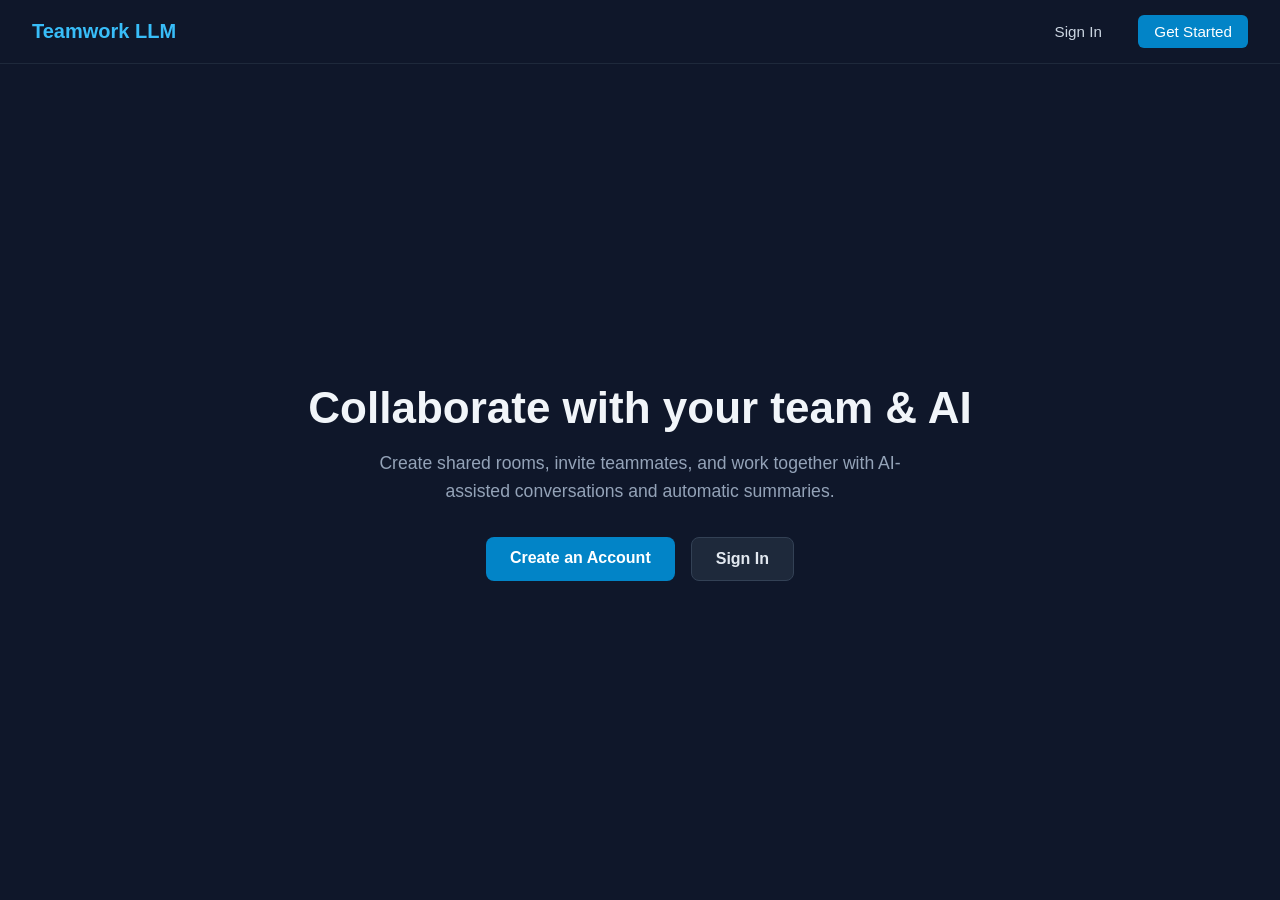
==== templates/index.html @ d8ddab2a "Initial commit, auth/registration, database, basic frontend templates" ====
<!DOCTYPE html>
<html lang="en">
<head>
  <meta charset="UTF-8" />
  <meta name="viewport" content="width=device-width, initial-scale=1.0" />
  <title>Teamwork LLM</title>
  <style>
    * { box-sizing: border-box; margin: 0; padding: 0; }
    body {
      font-family: -apple-system, BlinkMacSystemFont, "Segoe UI", Roboto, sans-serif;
      background: #0f172a;
      color: #f8fafc;
      min-height: 100vh;
      display: flex;
      flex-direction: column;
    }
    header {
      display: flex;
      justify-content: space-between;
      align-items: center;
      padding: 1.25rem 2rem;
      border-bottom: 1px solid #1e293b;
    }
    .logo {
      font-size: 1.25rem;
      font-weight: 700;
      color: #38bdf8;
      text-decoration: none;
    }
    nav a {
      color: #cbd5e1;
      text-decoration: none;
      margin-left: 1rem;
      padding: 0.5rem 1rem;
      border-radius: 6px;
      font-size: 0.95rem;
      transition: background 0.2s, color 0.2s;
    }
    nav a:hover { color: #fff; background: #1e293b; }
    nav a.primary {
      background: #0284c7;
      color: #fff;
      font-weight: 500;
    }
    nav a.primary:hover { background: #0369a1; }
    main {
      flex: 1;
      display: flex;
      flex-direction: column;
      justify-content: center;
      align-items: center;
      text-align: center;
      padding: 2rem;
    }
    h1 {
      font-size: 2.75rem;
      margin-bottom: 1rem;
      color: #f1f5f9;
    }
    p {
      color: #94a3b8;
      max-width: 540px;
      line-height: 1.6;
      margin-bottom: 2rem;
      font-size: 1.1rem;
    }
    .actions {
      display: flex;
      gap: 1rem;
    }
    .btn {
      padding: 0.75rem 1.5rem;
      border-radius: 8px;
      font-size: 1rem;
      font-weight: 600;
      text-decoration: none;
      transition: background 0.2s;
    }
    .btn-primary {
      background: #0284c7;
      color: #fff;
    }
    .btn-primary:hover { background: #0369a1; }
    .btn-secondary {
      background: #1e293b;
      color: #e2e8f0;
      border: 1px solid #334155;
    }
    .btn-secondary:hover { background: #334155; }
  </style>
</head>
<body>
  <header>
    <a href="/" class="logo">Teamwork LLM</a>
    <nav id="nav-links">
      <a href="/login">Sign In</a>
      <a href="/register" class="primary">Get Started</a>
    </nav>
  </header>

  <main>
    <h1>Collaborate with your team &amp; AI</h1>
    <p>
      Create shared rooms, invite teammates, and work together with AI-assisted conversations and automatic summaries.
    </p>
    <div class="actions">
      <a href="/register" class="btn btn-primary" id="cta-primary">Create an Account</a>
      <a href="/login" class="btn btn-secondary" id="cta-secondary">Sign In</a>
    </div>
  </main>

  <script>
    const token = localStorage.getItem("access_token");
    if (token) {
      document.getElementById("nav-links").innerHTML = '<a href="/home" class="primary">Go to Home</a>';
      const primaryBtn = document.getElementById("cta-primary");
      primaryBtn.href = "/home";
      primaryBtn.textContent = "Go to Your Rooms";
      document.getElementById("cta-secondary").style.display = "none";
    }
  </script>
</body>
</html>
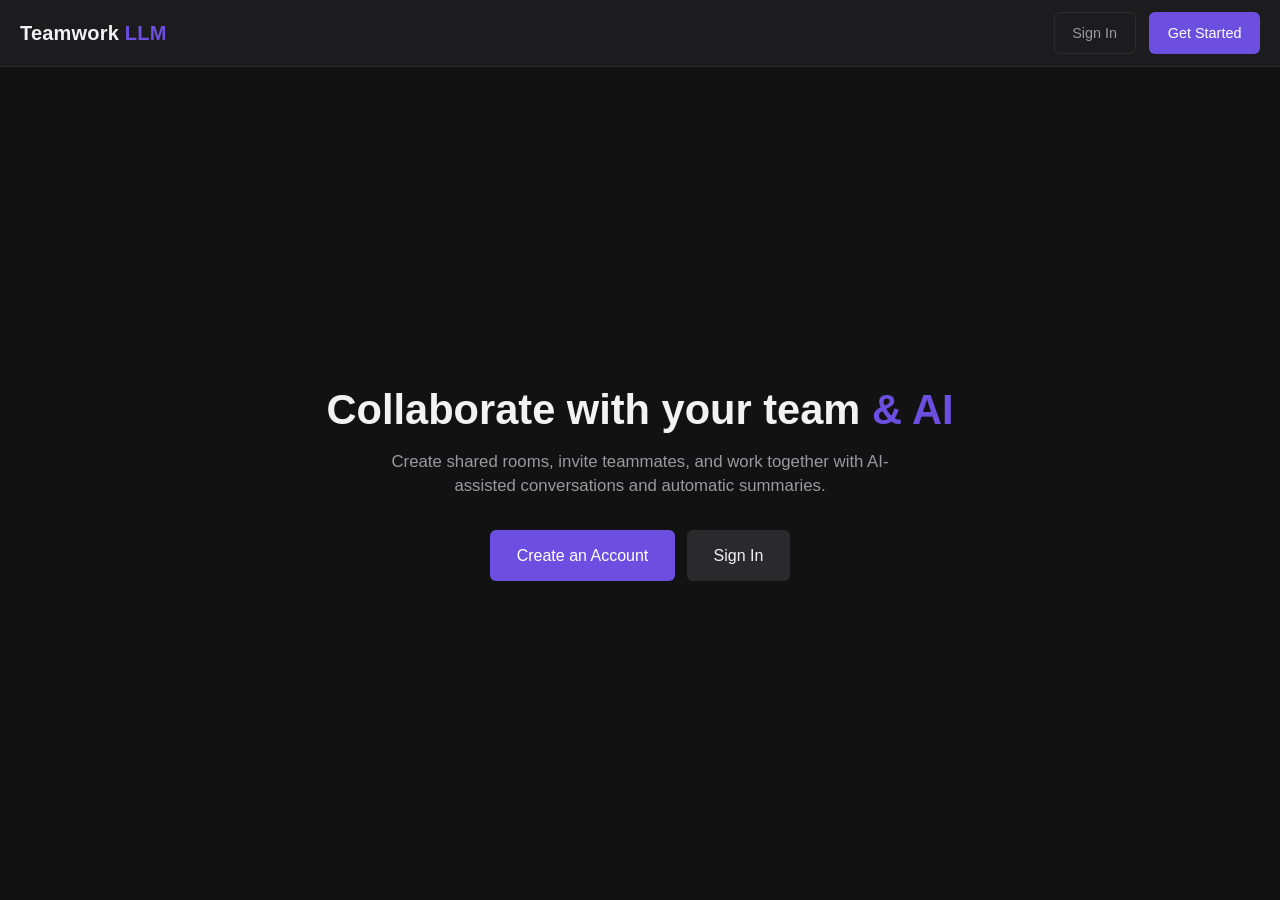
==== commit aa917ac4: "Added room_members table, websocket for the chat, redesigned frontend" ====
--- a/templates/index.html
+++ b/templates/index.html
@@ -4,115 +4,34 @@
   <meta charset="UTF-8" />
   <meta name="viewport" content="width=device-width, initial-scale=1.0" />
   <title>Teamwork LLM</title>
-  <style>
-    * { box-sizing: border-box; margin: 0; padding: 0; }
-    body {
-      font-family: -apple-system, BlinkMacSystemFont, "Segoe UI", Roboto, sans-serif;
-      background: #0f172a;
-      color: #f8fafc;
-      min-height: 100vh;
-      display: flex;
-      flex-direction: column;
-    }
-    header {
-      display: flex;
-      justify-content: space-between;
-      align-items: center;
-      padding: 1.25rem 2rem;
-      border-bottom: 1px solid #1e293b;
-    }
-    .logo {
-      font-size: 1.25rem;
-      font-weight: 700;
-      color: #38bdf8;
-      text-decoration: none;
-    }
-    nav a {
-      color: #cbd5e1;
-      text-decoration: none;
-      margin-left: 1rem;
-      padding: 0.5rem 1rem;
-      border-radius: 6px;
-      font-size: 0.95rem;
-      transition: background 0.2s, color 0.2s;
-    }
-    nav a:hover { color: #fff; background: #1e293b; }
-    nav a.primary {
-      background: #0284c7;
-      color: #fff;
-      font-weight: 500;
-    }
-    nav a.primary:hover { background: #0369a1; }
-    main {
-      flex: 1;
-      display: flex;
-      flex-direction: column;
-      justify-content: center;
-      align-items: center;
-      text-align: center;
-      padding: 2rem;
-    }
-    h1 {
-      font-size: 2.75rem;
-      margin-bottom: 1rem;
-      color: #f1f5f9;
-    }
-    p {
-      color: #94a3b8;
-      max-width: 540px;
-      line-height: 1.6;
-      margin-bottom: 2rem;
-      font-size: 1.1rem;
-    }
-    .actions {
-      display: flex;
-      gap: 1rem;
-    }
-    .btn {
-      padding: 0.75rem 1.5rem;
-      border-radius: 8px;
-      font-size: 1rem;
-      font-weight: 600;
-      text-decoration: none;
-      transition: background 0.2s;
-    }
-    .btn-primary {
-      background: #0284c7;
-      color: #fff;
-    }
-    .btn-primary:hover { background: #0369a1; }
-    .btn-secondary {
-      background: #1e293b;
-      color: #e2e8f0;
-      border: 1px solid #334155;
-    }
-    .btn-secondary:hover { background: #334155; }
-  </style>
+  <link rel="stylesheet" href="/static/styles.css" />
 </head>
 <body>
-  <header>
-    <a href="/" class="logo">Teamwork LLM</a>
-    <nav id="nav-links">
-      <a href="/login">Sign In</a>
-      <a href="/register" class="primary">Get Started</a>
-    </nav>
-  </header>
+  <div class="page">
+    <header class="topbar">
+      <a href="/" class="logo">Teamwork <span>LLM</span></a>
+      <nav class="topbar-right" id="nav-links">
+        <a href="/login" class="btn btn-ghost">Sign In</a>
+        <a href="/register" class="btn btn-primary">Get Started</a>
+      </nav>
+    </header>
 
-  <main>
-    <h1>Collaborate with your team &amp; AI</h1>
-    <p>
-      Create shared rooms, invite teammates, and work together with AI-assisted conversations and automatic summaries.
-    </p>
-    <div class="actions">
-      <a href="/register" class="btn btn-primary" id="cta-primary">Create an Account</a>
-      <a href="/login" class="btn btn-secondary" id="cta-secondary">Sign In</a>
-    </div>
-  </main>
+    <main class="hero">
+      <h1 class="hero-title">Collaborate with your team <span>&amp; AI</span></h1>
+      <p class="hero-text">
+        Create shared rooms, invite teammates, and work together with AI-assisted conversations and automatic summaries.
+      </p>
+      <div class="hero-actions">
+        <a href="/register" class="btn btn-primary btn-lg" id="cta-primary">Create an Account</a>
+        <a href="/login" class="btn btn-secondary btn-lg" id="cta-secondary">Sign In</a>
+      </div>
+    </main>
+  </div>
 
   <script>
     const token = localStorage.getItem("access_token");
     if (token) {
-      document.getElementById("nav-links").innerHTML = '<a href="/home" class="primary">Go to Home</a>';
+      document.getElementById("nav-links").innerHTML = '<a href="/home" class="btn btn-primary">Go to Home</a>';
       const primaryBtn = document.getElementById("cta-primary");
       primaryBtn.href = "/home";
       primaryBtn.textContent = "Go to Your Rooms";
--- a/static/styles.css
+++ b/static/styles.css
@@ -0,0 +1,570 @@
+/* ==========================================================================
+   Teamwork LLM — shared styles
+   Dark theme with a violet accent.
+   ========================================================================== */
+
+:root {
+  --bg: #121212;
+  --bg-elevated: #1c1c1e;
+  --bg-panel: #181818;
+  --surface: #2a2a2c;
+  --surface-hover: #323234;
+  --border: #2c2c2e;
+
+  --text: #f2f2f2;
+  --text-muted: #9a9a9e;
+  --text-dim: #6e6e73;
+
+  --accent: #6c4fe0;
+  --accent-hover: #5b3fd0;
+  --accent-soft: rgba(108, 79, 224, 0.18);
+
+  --bubble-in: #3a3a3c;
+  --bubble-out: var(--accent);
+
+  --success: #3ecf5c;
+  --warning: #e5b53b;
+  --danger: #e5484d;
+
+  --radius-sm: 6px;
+  --radius: 10px;
+  --radius-lg: 14px;
+  --radius-pill: 999px;
+
+  --font: "Roboto", -apple-system, BlinkMacSystemFont, "Segoe UI", sans-serif;
+}
+
+* { box-sizing: border-box; margin: 0; padding: 0; }
+
+html, body { height: 100%; }
+
+body {
+  font-family: var(--font);
+  background: var(--bg);
+  color: var(--text);
+  font-size: 15px;
+  line-height: 1.45;
+  -webkit-font-smoothing: antialiased;
+}
+
+a { color: var(--accent); text-decoration: none; }
+a:hover { color: #8b72f0; }
+
+/* ---------- Layout helpers ---------- */
+
+.page {
+  min-height: 100vh;
+  display: flex;
+  flex-direction: column;
+}
+
+.page-fixed {
+  height: 100vh;
+  display: flex;
+  flex-direction: column;
+  overflow: hidden;
+}
+
+.centered {
+  flex: 1;
+  display: flex;
+  align-items: center;
+  justify-content: center;
+  padding: 1.5rem;
+}
+
+.container {
+  width: 100%;
+  max-width: 820px;
+  margin: 0 auto;
+  padding: 0 1.25rem;
+}
+
+.muted { color: var(--text-muted); }
+.hidden { display: none !important; }
+
+/* ---------- Top bar ---------- */
+
+.topbar {
+  display: flex;
+  align-items: center;
+  justify-content: space-between;
+  gap: 1rem;
+  padding: 0.75rem 1.25rem;
+  background: var(--bg-elevated);
+  border-bottom: 1px solid var(--border);
+  flex-shrink: 0;
+}
+
+.topbar-left,
+.topbar-right {
+  display: flex;
+  align-items: center;
+  gap: 0.85rem;
+  min-width: 0;
+}
+
+.logo {
+  font-size: 1.25rem;
+  font-weight: 700;
+  color: var(--text);
+  letter-spacing: 0.2px;
+}
+.logo:hover { color: var(--text); }
+.logo span { color: var(--accent); }
+
+.user-chip {
+  color: var(--text-muted);
+  font-size: 0.875rem;
+  white-space: nowrap;
+}
+
+/* ---------- Buttons ---------- */
+
+.btn {
+  display: inline-flex;
+  align-items: center;
+  justify-content: center;
+  gap: 0.4rem;
+  padding: 0.6rem 1.1rem;
+  border-radius: var(--radius-sm);
+  border: 1px solid transparent;
+  font: inherit;
+  font-size: 0.9rem;
+  font-weight: 500;
+  cursor: pointer;
+  transition: background 0.15s, border-color 0.15s, color 0.15s;
+  white-space: nowrap;
+}
+.btn:disabled { opacity: 0.55; cursor: not-allowed; }
+
+.btn-primary { background: var(--accent); color: #fff; }
+.btn-primary:hover:not(:disabled) { background: var(--accent-hover); color: #fff; }
+
+.btn-secondary { background: var(--surface); color: var(--text); }
+.btn-secondary:hover:not(:disabled) { background: var(--surface-hover); color: var(--text); }
+
+.btn-ghost {
+  background: transparent;
+  color: var(--text-muted);
+  border-color: var(--border);
+}
+.btn-ghost:hover:not(:disabled) { background: var(--surface); color: var(--text); }
+
+.btn-lg { padding: 0.8rem 1.6rem; font-size: 1rem; }
+.btn-block { width: 100%; }
+
+.icon-btn {
+  width: 40px;
+  height: 40px;
+  border-radius: 50%;
+  border: none;
+  background: var(--accent);
+  color: #fff;
+  display: inline-flex;
+  align-items: center;
+  justify-content: center;
+  cursor: pointer;
+  flex-shrink: 0;
+  transition: background 0.15s;
+}
+.icon-btn:hover:not(:disabled) { background: var(--accent-hover); }
+.icon-btn:disabled { opacity: 0.55; cursor: not-allowed; }
+.icon-btn svg { width: 18px; height: 18px; fill: currentColor; }
+
+/* ---------- Forms ---------- */
+
+.card {
+  width: 100%;
+  max-width: 400px;
+  background: var(--bg-elevated);
+  border: 1px solid var(--border);
+  border-radius: var(--radius-lg);
+  padding: 2rem;
+}
+
+.card-title {
+  font-size: 1.5rem;
+  font-weight: 600;
+  text-align: center;
+  margin-bottom: 0.35rem;
+}
+
+.card-subtitle {
+  color: var(--text-muted);
+  text-align: center;
+  font-size: 0.9rem;
+  margin-bottom: 1.5rem;
+}
+
+.form-group { margin-bottom: 1rem; }
+
+.form-label {
+  display: block;
+  font-size: 0.8rem;
+  color: var(--text-muted);
+  margin-bottom: 0.35rem;
+}
+
+.input {
+  width: 100%;
+  padding: 0.7rem 0.9rem;
+  border-radius: var(--radius-sm);
+  border: 1px solid var(--border);
+  background: var(--bg);
+  color: var(--text);
+  font: inherit;
+  font-size: 0.95rem;
+  outline: none;
+  transition: border-color 0.15s;
+}
+.input::placeholder { color: var(--text-dim); }
+.input:focus { border-color: var(--accent); }
+
+.alert-error {
+  display: none;
+  background: rgba(229, 72, 77, 0.12);
+  border: 1px solid rgba(229, 72, 77, 0.5);
+  color: #ff9a9d;
+  padding: 0.65rem 0.8rem;
+  border-radius: var(--radius-sm);
+  font-size: 0.85rem;
+  margin-bottom: 1rem;
+}
+
+.form-footer {
+  margin-top: 1.25rem;
+  text-align: center;
+  font-size: 0.875rem;
+  color: var(--text-muted);
+}
+
+/* ---------- Landing ---------- */
+
+.hero {
+  flex: 1;
+  display: flex;
+  flex-direction: column;
+  align-items: center;
+  justify-content: center;
+  text-align: center;
+  padding: 3rem 1.5rem;
+}
+
+.hero-title {
+  font-size: 2.6rem;
+  font-weight: 700;
+  line-height: 1.15;
+  margin-bottom: 1rem;
+  max-width: 640px;
+}
+.hero-title span { color: var(--accent); }
+
+.hero-text {
+  color: var(--text-muted);
+  font-size: 1.05rem;
+  max-width: 520px;
+  margin-bottom: 2rem;
+}
+
+.hero-actions { display: flex; gap: 0.75rem; flex-wrap: wrap; justify-content: center; }
+
+/* ---------- Avatars ---------- */
+
+.avatar {
+  width: 44px;
+  height: 44px;
+  border-radius: 50%;
+  background: var(--accent);
+  color: #fff;
+  display: inline-flex;
+  align-items: center;
+  justify-content: center;
+  font-weight: 600;
+  font-size: 0.95rem;
+  flex-shrink: 0;
+  text-transform: uppercase;
+}
+.avatar-sm { width: 36px; height: 36px; font-size: 0.85rem; }
+
+/* ---------- Rooms list (home) ---------- */
+
+.section-head {
+  display: flex;
+  align-items: center;
+  justify-content: space-between;
+  margin: 1.75rem 0 1rem;
+}
+
+.section-title { font-size: 1.5rem; font-weight: 600; }
+
+.panel {
+  background: var(--bg-elevated);
+  border: 1px solid var(--border);
+  border-radius: var(--radius);
+  padding: 1rem;
+  margin-bottom: 1rem;
+}
+
+.inline-form { display: flex; gap: 0.6rem; flex-wrap: wrap; }
+.inline-form .input { flex: 1; min-width: 180px; }
+
+.list {
+  background: var(--bg-panel);
+  border: 1px solid var(--border);
+  border-radius: var(--radius);
+  overflow: hidden;
+}
+
+.list-item {
+  display: flex;
+  align-items: center;
+  gap: 0.9rem;
+  padding: 0.85rem 1rem;
+  cursor: pointer;
+  transition: background 0.12s;
+}
+.list-item + .list-item { border-top: 1px solid var(--border); }
+.list-item:hover { background: var(--surface); }
+
+.list-item-body { flex: 1; min-width: 0; }
+
+.list-item-title {
+  font-weight: 500;
+  color: var(--text);
+  white-space: nowrap;
+  overflow: hidden;
+  text-overflow: ellipsis;
+}
+
+.list-item-sub {
+  font-size: 0.85rem;
+  color: var(--text-muted);
+  white-space: nowrap;
+  overflow: hidden;
+  text-overflow: ellipsis;
+}
+
+.tag {
+  font-size: 0.72rem;
+  padding: 0.15rem 0.55rem;
+  border-radius: var(--radius-pill);
+  background: var(--accent-soft);
+  color: #b6a5ff;
+  text-transform: capitalize;
+  flex-shrink: 0;
+}
+
+.empty-state {
+  text-align: center;
+  padding: 3rem 1rem;
+  color: var(--text-muted);
+}
+
+/* ---------- Chat ---------- */
+
+.chat-title { font-size: 1.05rem; font-weight: 600; line-height: 1.2; }
+
+.chat-status {
+  display: flex;
+  align-items: center;
+  gap: 0.35rem;
+  font-size: 0.8rem;
+  color: var(--text-muted);
+}
+
+.status-dot {
+  width: 8px;
+  height: 8px;
+  border-radius: 50%;
+  background: var(--warning);
+}
+.status-dot.connected { background: var(--success); }
+.status-dot.disconnected { background: var(--danger); }
+
+.back-link {
+  color: var(--text-muted);
+  font-size: 1.3rem;
+  line-height: 1;
+  padding: 0.25rem 0.35rem;
+  border-radius: var(--radius-sm);
+}
+.back-link:hover { color: var(--text); background: var(--surface); }
+
+.messages {
+  flex: 1;
+  overflow-y: auto;
+  padding: 1.25rem;
+  display: flex;
+  flex-direction: column;
+  gap: 0.6rem;
+  background: var(--bg);
+}
+
+.messages-empty {
+  margin: auto;
+  color: var(--text-dim);
+  font-size: 0.9rem;
+}
+
+.message-row {
+  display: flex;
+  flex-direction: column;
+  max-width: 68%;
+  word-break: break-word;
+}
+.message-row.mine { align-self: flex-end; align-items: flex-end; }
+.message-row.theirs { align-self: flex-start; align-items: flex-start; }
+.message-row.system { align-self: center; align-items: center; max-width: 90%; }
+
+.sender-title {
+  font-size: 0.75rem;
+  color: var(--text-muted);
+  margin: 0 0 0.2rem 0.25rem;
+}
+
+.message-bubble {
+  padding: 0.55rem 0.8rem 0.4rem;
+  border-radius: var(--radius-sm);
+  font-size: 0.95rem;
+  line-height: 1.4;
+  background: var(--bubble-in);
+  color: var(--text);
+}
+.message-row.mine .message-bubble { background: var(--bubble-out); color: #fff; }
+.message-row.assistant .message-bubble { box-shadow: inset 2px 0 0 var(--accent); }
+.message-row.system .message-bubble {
+  background: transparent;
+  border: 1px solid var(--border);
+  color: var(--text-muted);
+  font-size: 0.78rem;
+  padding: 0.2rem 0.75rem;
+  border-radius: var(--radius-pill);
+}
+
+.message-time {
+  font-size: 0.68rem;
+  opacity: 0.65;
+  margin-top: 0.15rem;
+  text-align: right;
+}
+
+.composer {
+  padding: 0.75rem 1rem;
+  background: var(--bg-elevated);
+  border-top: 1px solid var(--border);
+  flex-shrink: 0;
+}
+
+.composer-form {
+  display: flex;
+  align-items: center;
+  gap: 0.6rem;
+  max-width: 1000px;
+  margin: 0 auto;
+}
+
+.composer-input {
+  flex: 1;
+  padding: 0.75rem 1rem;
+  border-radius: var(--radius-pill);
+  border: 1px solid var(--border);
+  background: var(--bg);
+  color: var(--text);
+  font: inherit;
+  outline: none;
+}
+.composer-input::placeholder { color: var(--text-dim); }
+.composer-input:focus { border-color: var(--accent); }
+
+/* ---------- Dropdowns & Popovers ---------- */
+
+.dropdown-wrapper {
+  position: relative;
+  display: inline-block;
+}
+
+.dropdown-menu {
+  position: absolute;
+  top: calc(100% + 8px);
+  right: 0;
+  background: var(--bg-elevated);
+  border: 1px solid var(--border);
+  border-radius: var(--radius);
+  box-shadow: 0 12px 30px rgba(0, 0, 0, 0.55);
+  min-width: 280px;
+  padding: 0.85rem;
+  z-index: 100;
+  display: none;
+}
+.dropdown-menu.show {
+  display: block;
+}
+
+.dropdown-title {
+  font-size: 0.9rem;
+  font-weight: 600;
+  color: var(--text);
+  margin-bottom: 0.6rem;
+  padding-bottom: 0.4rem;
+  border-bottom: 1px solid var(--border);
+}
+
+.notification-badge {
+  position: absolute;
+  top: -4px;
+  right: -4px;
+  background: var(--accent);
+  color: #fff;
+  font-size: 0.7rem;
+  font-weight: 700;
+  min-width: 18px;
+  height: 18px;
+  border-radius: 9px;
+  display: flex;
+  align-items: center;
+  justify-content: center;
+  padding: 0 4px;
+  pointer-events: none;
+}
+
+.notification-item {
+  padding: 0.6rem 0.5rem;
+  border-radius: var(--radius-sm);
+  font-size: 0.85rem;
+  color: var(--text);
+  transition: background 0.15s;
+  cursor: pointer;
+  display: block;
+  text-decoration: none;
+}
+.notification-item:hover {
+  background: var(--surface);
+  color: var(--text);
+}
+.notification-item + .notification-item {
+  border-top: 1px solid var(--border);
+}
+.notification-sub {
+  font-size: 0.75rem;
+  color: var(--text-muted);
+  margin-top: 2px;
+}
+
+.alert-success {
+  display: none;
+  background: rgba(62, 207, 92, 0.12);
+  border: 1px solid rgba(62, 207, 92, 0.5);
+  color: #79f291;
+  padding: 0.65rem 0.8rem;
+  border-radius: var(--radius-sm);
+  font-size: 0.85rem;
+  margin-bottom: 1rem;
+}
+
+/* ---------- Scrollbar ---------- */
+
+::-webkit-scrollbar { width: 8px; }
+::-webkit-scrollbar-track { background: transparent; }
+::-webkit-scrollbar-thumb { background: var(--surface); border-radius: 4px; }
+::-webkit-scrollbar-thumb:hover { background: var(--surface-hover); }
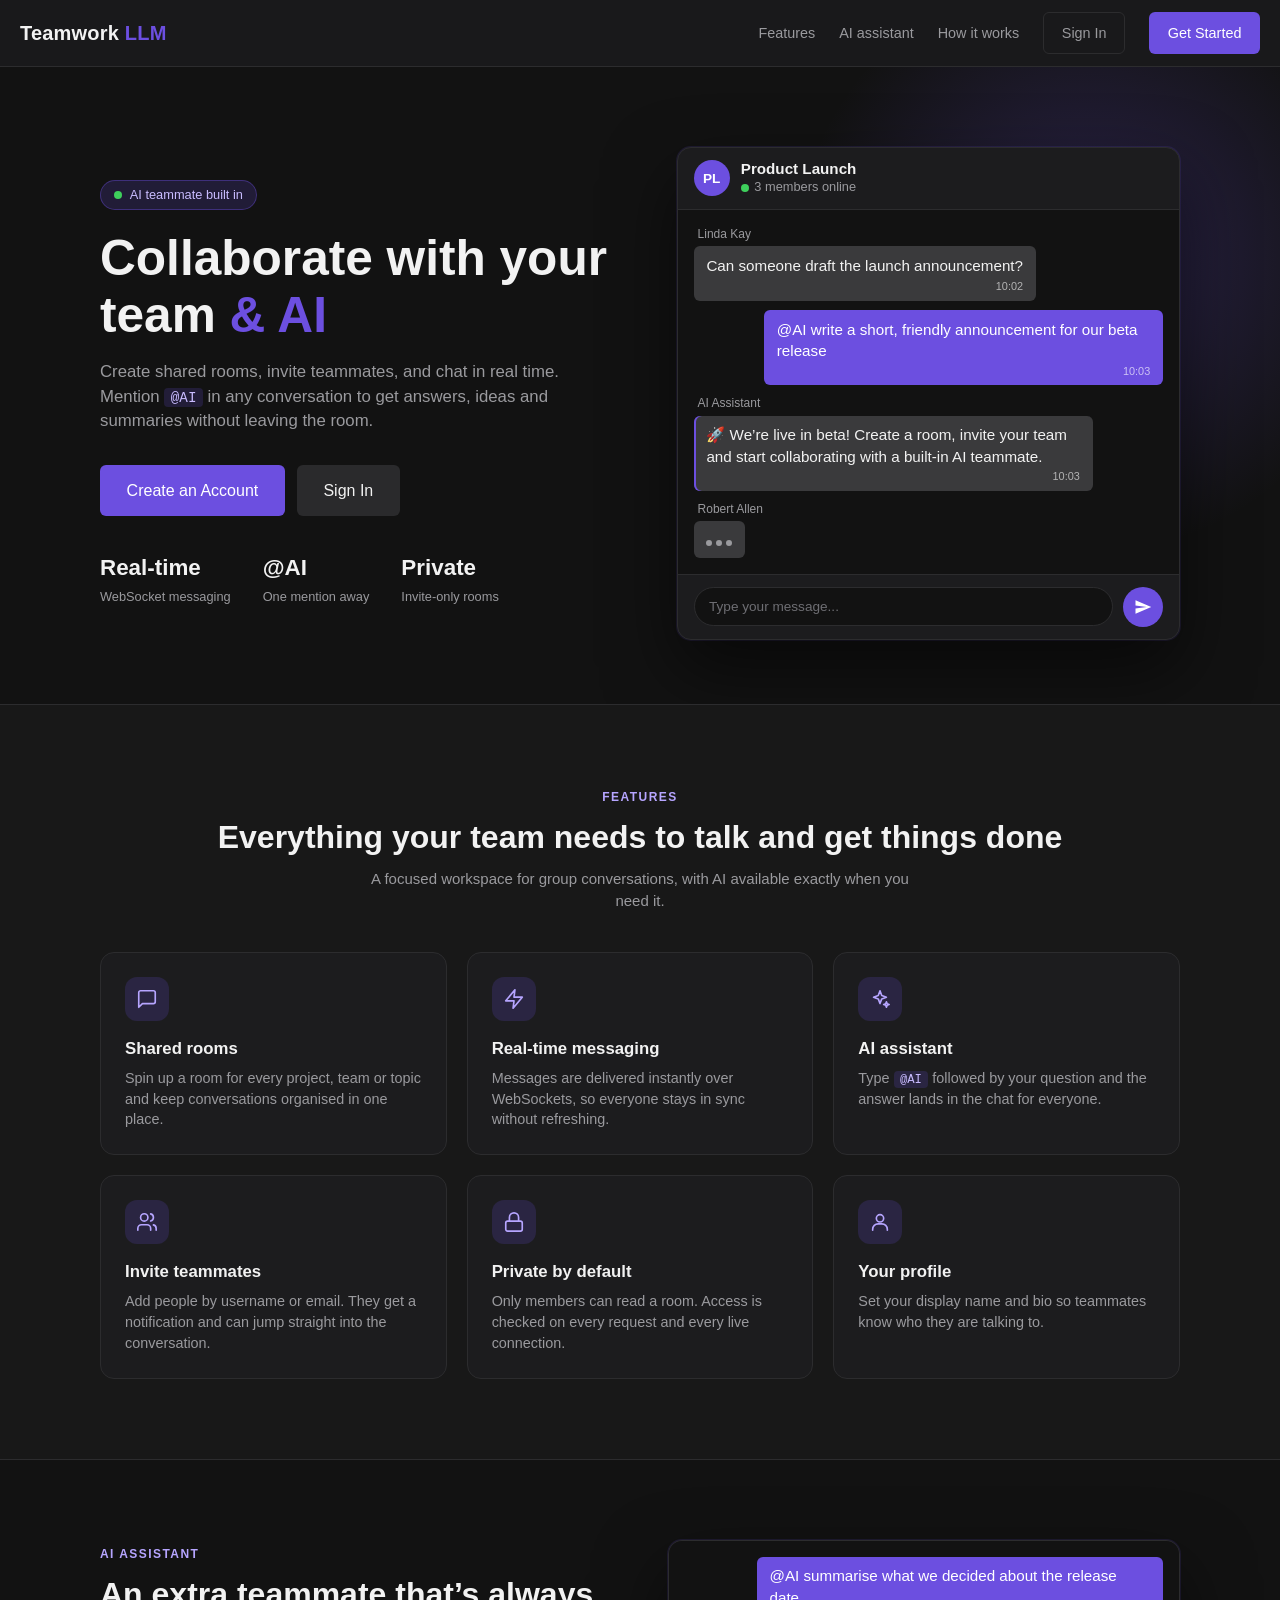
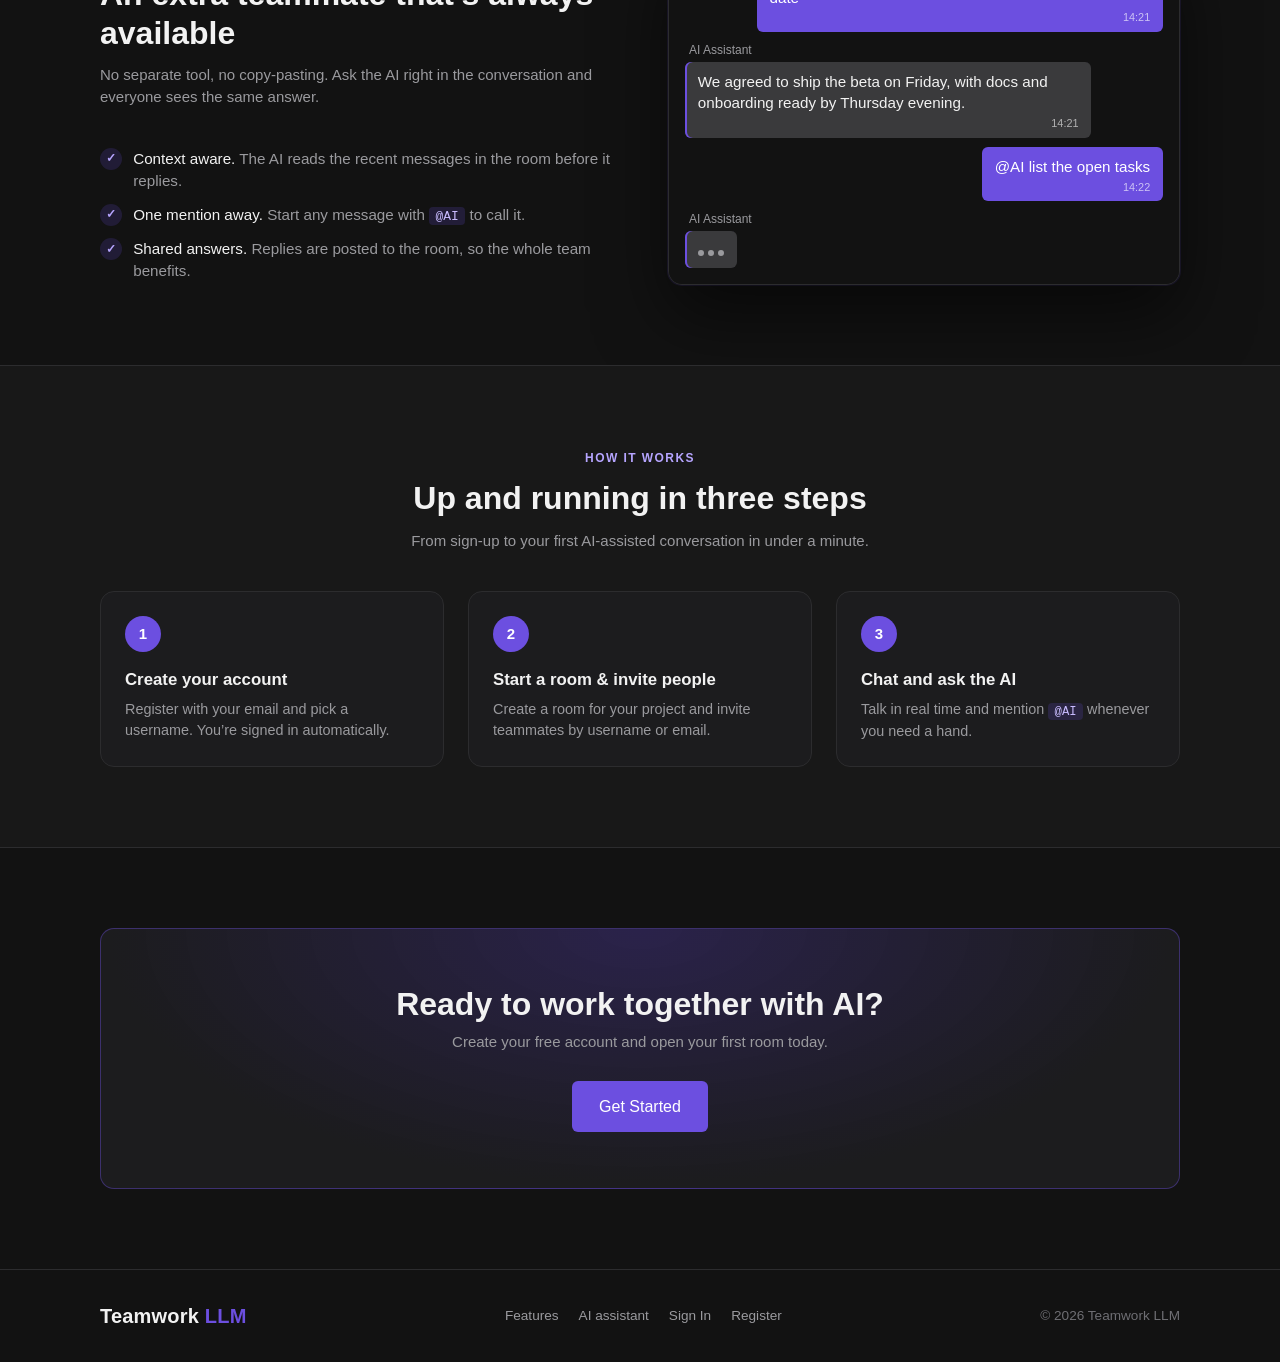
==== commit c6ff8b22: "Created database for testing, ai answers feature" ====
--- a/templates/index.html
+++ b/templates/index.html
@@ -3,39 +3,235 @@
 <head>
   <meta charset="UTF-8" />
   <meta name="viewport" content="width=device-width, initial-scale=1.0" />
-  <title>Teamwork LLM</title>
+  <title>Teamwork LLM — Team chat with a built-in AI</title>
+  <meta name="description" content="Shared rooms, real-time messaging and an AI teammate you can call with @AI." />
   <link rel="stylesheet" href="/static/styles.css" />
 </head>
 <body>
   <div class="page">
-    <header class="topbar">
+
+    <!-- Navigation -->
+    <header class="topbar landing-nav">
       <a href="/" class="logo">Teamwork <span>LLM</span></a>
-      <nav class="topbar-right" id="nav-links">
+      <nav class="nav-links" id="nav-links">
+        <a href="#features" class="nav-anchor">Features</a>
+        <a href="#ai" class="nav-anchor">AI assistant</a>
+        <a href="#how" class="nav-anchor">How it works</a>
         <a href="/login" class="btn btn-ghost">Sign In</a>
         <a href="/register" class="btn btn-primary">Get Started</a>
       </nav>
     </header>
 
-    <main class="hero">
-      <h1 class="hero-title">Collaborate with your team <span>&amp; AI</span></h1>
-      <p class="hero-text">
-        Create shared rooms, invite teammates, and work together with AI-assisted conversations and automatic summaries.
-      </p>
-      <div class="hero-actions">
-        <a href="/register" class="btn btn-primary btn-lg" id="cta-primary">Create an Account</a>
-        <a href="/login" class="btn btn-secondary btn-lg" id="cta-secondary">Sign In</a>
-      </div>
-    </main>
+    <!-- Hero -->
+    <section class="landing-hero">
+      <div class="hero-grid">
+        <div>
+          <span class="hero-badge"><span class="status-dot"></span> AI teammate built in</span>
+          <h1 class="hero-title">Collaborate with your team <span>&amp; AI</span></h1>
+          <p class="hero-text">
+            Create shared rooms, invite teammates, and chat in real time. Mention
+            <span class="code-chip">@AI</span> in any conversation to get answers,
+            ideas and summaries without leaving the room.
+          </p>
+          <div class="hero-actions">
+            <a href="/register" class="btn btn-primary btn-lg" id="cta-primary">Create an Account</a>
+            <a href="/login" class="btn btn-secondary btn-lg" id="cta-secondary">Sign In</a>
+          </div>
+          <div class="hero-stats">
+            <div class="hero-stat"><strong>Real-time</strong><span>WebSocket messaging</span></div>
+            <div class="hero-stat"><strong>@AI</strong><span>One mention away</span></div>
+            <div class="hero-stat"><strong>Private</strong><span>Invite-only rooms</span></div>
+          </div>
+        </div>
+
+        <!-- Chat preview -->
+        <div class="mockup" aria-hidden="true">
+          <div class="mockup-bar">
+            <div class="avatar avatar-sm">PL</div>
+            <div>
+              <div class="chat-title">Product Launch</div>
+              <div class="chat-status"><span class="status-dot connected"></span> 3 members online</div>
+            </div>
+          </div>
+          <div class="mockup-body">
+            <div class="message-row theirs">
+              <div class="sender-title">Linda Kay</div>
+              <div class="message-bubble">Can someone draft the launch announcement?<div class="message-time">10:02</div></div>
+            </div>
+            <div class="message-row mine">
+              <div class="message-bubble">@AI write a short, friendly announcement for our beta release<div class="message-time">10:03</div></div>
+            </div>
+            <div class="message-row theirs assistant">
+              <div class="sender-title">AI Assistant</div>
+              <div class="message-bubble">🚀 We’re live in beta! Create a room, invite your team and start collaborating with a built-in AI teammate.<div class="message-time">10:03</div></div>
+            </div>
+            <div class="message-row theirs">
+              <div class="sender-title">Robert Allen</div>
+              <div class="message-bubble"><span class="typing"><i></i><i></i><i></i></span></div>
+            </div>
+          </div>
+          <div class="mockup-input">
+            <div class="composer-input">Type your message...</div>
+            <span class="icon-btn"><svg viewBox="0 0 24 24"><path d="M2.01 21 23 12 2.01 3 2 10l15 2-15 2z"/></svg></span>
+          </div>
+        </div>
+      </div>
+    </section>
+
+    <!-- Features -->
+    <section class="section section-alt" id="features">
+      <div class="section-inner">
+        <div class="section-head-center">
+          <span class="section-eyebrow">Features</span>
+          <h2 class="section-heading">Everything your team needs to talk and get things done</h2>
+          <p class="section-lead">A focused workspace for group conversations, with AI available exactly when you need it.</p>
+        </div>
+
+        <div class="feature-grid">
+          <div class="feature-card">
+            <div class="feature-icon"><svg viewBox="0 0 24 24"><path d="M21 15a2 2 0 0 1-2 2H7l-4 4V5a2 2 0 0 1 2-2h14a2 2 0 0 1 2 2z"/></svg></div>
+            <h3>Shared rooms</h3>
+            <p>Spin up a room for every project, team or topic and keep conversations organised in one place.</p>
+          </div>
+          <div class="feature-card">
+            <div class="feature-icon"><svg viewBox="0 0 24 24"><path d="M13 2 3 14h9l-1 8 10-12h-9z"/></svg></div>
+            <h3>Real-time messaging</h3>
+            <p>Messages are delivered instantly over WebSockets, so everyone stays in sync without refreshing.</p>
+          </div>
+          <div class="feature-card">
+            <div class="feature-icon"><svg viewBox="0 0 24 24"><path d="M12 3l1.9 5.1L19 10l-5.1 1.9L12 17l-1.9-5.1L5 10l5.1-1.9z"/><path d="M19 15l.8 2.2L22 18l-2.2.8L19 21l-.8-2.2L16 18l2.2-.8z"/></svg></div>
+            <h3>AI assistant</h3>
+            <p>Type <span class="code-chip">@AI</span> followed by your question and the answer lands in the chat for everyone.</p>
+          </div>
+          <div class="feature-card">
+            <div class="feature-icon"><svg viewBox="0 0 24 24"><path d="M16 21v-2a4 4 0 0 0-4-4H6a4 4 0 0 0-4 4v2"/><circle cx="9" cy="7" r="4"/><path d="M22 21v-2a4 4 0 0 0-3-3.87"/><path d="M16 3.13a4 4 0 0 1 0 7.75"/></svg></div>
+            <h3>Invite teammates</h3>
+            <p>Add people by username or email. They get a notification and can jump straight into the conversation.</p>
+          </div>
+          <div class="feature-card">
+            <div class="feature-icon"><svg viewBox="0 0 24 24"><rect x="3" y="11" width="18" height="11" rx="2"/><path d="M7 11V7a5 5 0 0 1 10 0v4"/></svg></div>
+            <h3>Private by default</h3>
+            <p>Only members can read a room. Access is checked on every request and every live connection.</p>
+          </div>
+          <div class="feature-card">
+            <div class="feature-icon"><svg viewBox="0 0 24 24"><circle cx="12" cy="8" r="4"/><path d="M4 21v-1a6 6 0 0 1 6-6h4a6 6 0 0 1 6 6v1"/></svg></div>
+            <h3>Your profile</h3>
+            <p>Set your display name and bio so teammates know who they are talking to.</p>
+          </div>
+        </div>
+      </div>
+    </section>
+
+    <!-- AI spotlight -->
+    <section class="section" id="ai">
+      <div class="section-inner split">
+        <div>
+          <span class="section-eyebrow">AI assistant</span>
+          <h2 class="section-heading">An extra teammate that’s always available</h2>
+          <p class="section-lead">
+            No separate tool, no copy-pasting. Ask the AI right in the conversation and
+            everyone sees the same answer.
+          </p>
+          <ul class="check-list">
+            <li><span><strong>Context aware.</strong> The AI reads the recent messages in the room before it replies.</span></li>
+            <li><span><strong>One mention away.</strong> Start any message with <span class="code-chip">@AI</span> to call it.</span></li>
+            <li><span><strong>Shared answers.</strong> Replies are posted to the room, so the whole team benefits.</span></li>
+          </ul>
+        </div>
+
+        <div class="mockup" aria-hidden="true">
+          <div class="mockup-body">
+            <div class="message-row mine">
+              <div class="message-bubble">@AI summarise what we decided about the release date<div class="message-time">14:21</div></div>
+            </div>
+            <div class="message-row theirs assistant">
+              <div class="sender-title">AI Assistant</div>
+              <div class="message-bubble">We agreed to ship the beta on Friday, with docs and onboarding ready by Thursday evening.<div class="message-time">14:21</div></div>
+            </div>
+            <div class="message-row mine">
+              <div class="message-bubble">@AI list the open tasks<div class="message-time">14:22</div></div>
+            </div>
+            <div class="message-row theirs assistant">
+              <div class="sender-title">AI Assistant</div>
+              <div class="message-bubble"><span class="typing"><i></i><i></i><i></i></span></div>
+            </div>
+          </div>
+        </div>
+      </div>
+    </section>
+
+    <!-- How it works -->
+    <section class="section section-alt" id="how">
+      <div class="section-inner">
+        <div class="section-head-center">
+          <span class="section-eyebrow">How it works</span>
+          <h2 class="section-heading">Up and running in three steps</h2>
+          <p class="section-lead">From sign-up to your first AI-assisted conversation in under a minute.</p>
+        </div>
+
+        <div class="steps">
+          <div class="step">
+            <h3>Create your account</h3>
+            <p>Register with your email and pick a username. You’re signed in automatically.</p>
+          </div>
+          <div class="step">
+            <h3>Start a room &amp; invite people</h3>
+            <p>Create a room for your project and invite teammates by username or email.</p>
+          </div>
+          <div class="step">
+            <h3>Chat and ask the AI</h3>
+            <p>Talk in real time and mention <span class="code-chip">@AI</span> whenever you need a hand.</p>
+          </div>
+        </div>
+      </div>
+    </section>
+
+    <!-- Call to action -->
+    <section class="section">
+      <div class="section-inner">
+        <div class="cta-box">
+          <h2 class="section-heading">Ready to work together with AI?</h2>
+          <p class="section-lead">Create your free account and open your first room today.</p>
+          <div class="hero-actions">
+            <a href="/register" class="btn btn-primary btn-lg" id="cta-bottom">Get Started</a>
+          </div>
+        </div>
+      </div>
+    </section>
+
+    <!-- Footer -->
+    <footer class="site-footer">
+      <div class="footer-inner">
+        <a href="/" class="logo">Teamwork <span>LLM</span></a>
+        <div class="footer-links">
+          <a href="#features">Features</a>
+          <a href="#ai">AI assistant</a>
+          <a href="/login">Sign In</a>
+          <a href="/register">Register</a>
+        </div>
+        <span>&copy; <span id="year"></span> Teamwork LLM</span>
+      </div>
+    </footer>
+
   </div>
 
   <script>
+    document.getElementById("year").textContent = new Date().getFullYear();
+
     const token = localStorage.getItem("access_token");
     if (token) {
-      document.getElementById("nav-links").innerHTML = '<a href="/home" class="btn btn-primary">Go to Home</a>';
+      const nav = document.getElementById("nav-links");
+      nav.querySelectorAll(".btn").forEach((b) => b.remove());
+      nav.insertAdjacentHTML("beforeend", '<a href="/chat" class="btn btn-primary">Open Chats</a>');
+
       const primaryBtn = document.getElementById("cta-primary");
-      primaryBtn.href = "/home";
-      primaryBtn.textContent = "Go to Your Rooms";
+      primaryBtn.href = "/chat";
+      primaryBtn.textContent = "Go to Your Chats";
       document.getElementById("cta-secondary").style.display = "none";
+
+      const bottomBtn = document.getElementById("cta-bottom");
+      bottomBtn.href = "/chat";
+      bottomBtn.textContent = "Go to Your Chats";
     }
   </script>
 </body>
--- a/static/styles.css
+++ b/static/styles.css
@@ -37,6 +37,7 @@
 * { box-sizing: border-box; margin: 0; padding: 0; }
 
 html, body { height: 100%; }
+html { scroll-behavior: smooth; }
 
 body {
   font-family: var(--font);
@@ -359,6 +360,218 @@
   text-align: center;
   padding: 3rem 1rem;
   color: var(--text-muted);
+}
+
+/* ---------- App Split Layout (Sidebar + Chat) ---------- */
+
+.app-layout {
+  display: flex;
+  width: 100vw;
+  height: 100vh;
+  overflow: hidden;
+  background: var(--bg);
+}
+
+.sidebar {
+  width: 340px;
+  min-width: 280px;
+  max-width: 400px;
+  height: 100%;
+  display: flex;
+  flex-direction: column;
+  background: var(--bg-elevated);
+  border-right: 1px solid var(--border);
+  flex-shrink: 0;
+  transition: transform 0.2s ease, opacity 0.2s ease;
+  z-index: 20;
+}
+
+.sidebar-header {
+  padding: 1rem 1.15rem 0.85rem;
+  border-bottom: 1px solid var(--border);
+  display: flex;
+  flex-direction: column;
+  gap: 0.75rem;
+  background: var(--bg-elevated);
+  flex-shrink: 0;
+}
+
+.sidebar-header-top {
+  display: flex;
+  align-items: center;
+  justify-content: space-between;
+  gap: 0.5rem;
+}
+
+.sidebar-actions {
+  display: flex;
+  align-items: center;
+  gap: 0.4rem;
+}
+
+.btn-icon-ghost {
+  background: transparent;
+  border: none;
+  color: var(--text-muted);
+  font-size: 1.15rem;
+  cursor: pointer;
+  padding: 0.45rem;
+  border-radius: var(--radius-sm);
+  display: inline-flex;
+  align-items: center;
+  justify-content: center;
+  position: relative;
+  transition: background 0.15s, color 0.15s;
+  text-decoration: none;
+  line-height: 1;
+}
+.btn-icon-ghost:hover {
+  background: var(--surface);
+  color: var(--text);
+}
+
+.btn-sm {
+  padding: 0.4rem 0.75rem;
+  font-size: 0.825rem;
+  border-radius: var(--radius-sm);
+}
+
+.create-room-panel {
+  background: var(--bg-panel);
+  border: 1px solid var(--border);
+  border-radius: var(--radius);
+  padding: 0.85rem;
+  margin-top: 0.25rem;
+}
+
+.sidebar-search {
+  position: relative;
+}
+
+.sidebar-search-input {
+  padding: 0.5rem 0.85rem;
+  font-size: 0.85rem;
+  border-radius: var(--radius-pill);
+  background: var(--bg);
+  border: 1px solid var(--border);
+}
+
+.sidebar-rooms {
+  flex: 1;
+  overflow-y: auto;
+  padding: 0.6rem 0.5rem;
+  display: flex;
+  flex-direction: column;
+  gap: 0.25rem;
+}
+
+.room-item {
+  display: flex;
+  align-items: center;
+  gap: 0.85rem;
+  padding: 0.75rem 0.85rem;
+  border-radius: var(--radius);
+  cursor: pointer;
+  transition: background 0.15s, border-color 0.15s;
+  user-select: none;
+  border: 1px solid transparent;
+}
+.room-item:hover {
+  background: var(--surface);
+}
+.room-item.active {
+  background: var(--surface-hover);
+  border-color: rgba(108, 79, 224, 0.4);
+}
+.room-item.active .list-item-title {
+  color: #fff;
+  font-weight: 600;
+}
+
+.chat-main {
+  flex: 1;
+  min-width: 0;
+  height: 100%;
+  display: flex;
+  flex-direction: column;
+  position: relative;
+  background: var(--bg);
+}
+
+.chat-view {
+  height: 100%;
+  display: flex;
+  flex-direction: column;
+  min-width: 0;
+  overflow: hidden;
+}
+
+.chat-header {
+  padding: 0.75rem 1.25rem;
+}
+
+.chat-placeholder {
+  height: 100%;
+  display: flex;
+  align-items: center;
+  justify-content: center;
+  padding: 2rem;
+  text-align: center;
+}
+
+.placeholder-content {
+  max-width: 440px;
+  display: flex;
+  flex-direction: column;
+  align-items: center;
+  gap: 1rem;
+}
+
+.placeholder-icon {
+  font-size: 3.5rem;
+  line-height: 1;
+  margin-bottom: 0.25rem;
+  opacity: 0.85;
+}
+
+.placeholder-content h2 {
+  font-size: 1.45rem;
+  font-weight: 600;
+  color: var(--text);
+}
+
+.placeholder-content p {
+  font-size: 0.95rem;
+  color: var(--text-muted);
+  line-height: 1.5;
+}
+
+.mobile-only {
+  display: none !important;
+}
+
+@media (max-width: 768px) {
+  .mobile-only {
+    display: inline-flex !important;
+  }
+  .app-layout {
+    position: relative;
+  }
+  .sidebar {
+    position: absolute;
+    top: 0;
+    left: 0;
+    width: 100%;
+    max-width: 100%;
+    height: 100%;
+    z-index: 25;
+  }
+  .sidebar.mobile-hidden {
+    display: none;
+  }
+  .chat-main {
+    width: 100%;
+  }
 }
 
 /* ---------- Chat ---------- */
@@ -497,8 +710,79 @@
   z-index: 100;
   display: none;
 }
+.dropdown-menu.drop-right {
+  left: 0;
+  right: auto;
+}
 .dropdown-menu.show {
   display: block;
+}
+
+.dropdown-divider {
+  border-top: 1px solid var(--border);
+  margin: 0.75rem 0;
+}
+
+.members-count-badge {
+  display: inline-flex;
+  align-items: center;
+  justify-content: center;
+  min-width: 20px;
+  height: 18px;
+  padding: 0 5px;
+  border-radius: var(--radius-pill);
+  background: var(--accent-soft);
+  color: #b6a5ff;
+  font-size: 0.72rem;
+  font-weight: 600;
+}
+
+.members-list {
+  max-height: 210px;
+  overflow-y: auto;
+  display: flex;
+  flex-direction: column;
+  gap: 0.35rem;
+}
+
+.member-item {
+  display: flex;
+  align-items: center;
+  gap: 0.65rem;
+  padding: 0.4rem 0.45rem;
+  border-radius: var(--radius-sm);
+  transition: background 0.12s;
+}
+.member-item:hover {
+  background: var(--surface);
+}
+
+.avatar-xs {
+  width: 30px;
+  height: 30px;
+  font-size: 0.75rem;
+}
+
+.member-info {
+  flex: 1;
+  min-width: 0;
+}
+
+.member-name {
+  font-size: 0.85rem;
+  font-weight: 500;
+  color: var(--text);
+  white-space: nowrap;
+  overflow: hidden;
+  text-overflow: ellipsis;
+}
+
+.member-username {
+  font-size: 0.73rem;
+  color: var(--text-muted);
+  white-space: nowrap;
+  overflow: hidden;
+  text-overflow: ellipsis;
 }
 
 .dropdown-title {
@@ -568,3 +852,324 @@
 ::-webkit-scrollbar-track { background: transparent; }
 ::-webkit-scrollbar-thumb { background: var(--surface); border-radius: 4px; }
 ::-webkit-scrollbar-thumb:hover { background: var(--surface-hover); }
+
+/* ==========================================================================
+   Landing page
+   ========================================================================== */
+
+.landing-nav {
+  position: sticky;
+  top: 0;
+  z-index: 50;
+  backdrop-filter: blur(10px);
+  background: rgba(28, 28, 30, 0.85);
+}
+
+.nav-links {
+  display: flex;
+  align-items: center;
+  gap: 1.5rem;
+}
+.nav-links a.nav-anchor { color: var(--text-muted); font-size: 0.9rem; }
+.nav-links a.nav-anchor:hover { color: var(--text); }
+
+.section {
+  padding: 5rem 1.5rem;
+}
+.section-alt { background: var(--bg-panel); border-block: 1px solid var(--border); }
+
+.section-inner {
+  max-width: 1080px;
+  margin: 0 auto;
+}
+
+.section-eyebrow {
+  display: inline-block;
+  font-size: 0.75rem;
+  font-weight: 600;
+  letter-spacing: 0.12em;
+  text-transform: uppercase;
+  color: #b6a5ff;
+  margin-bottom: 0.75rem;
+}
+
+.section-heading {
+  font-size: 2rem;
+  font-weight: 700;
+  line-height: 1.2;
+  margin-bottom: 0.75rem;
+}
+
+.section-lead {
+  color: var(--text-muted);
+  max-width: 560px;
+  margin-bottom: 2.5rem;
+}
+.section-head-center { text-align: center; }
+.section-head-center .section-lead { margin-inline: auto; }
+
+/* ---------- Hero ---------- */
+
+.landing-hero {
+  position: relative;
+  overflow: hidden;
+  padding: 5rem 1.5rem 4rem;
+}
+.landing-hero::before {
+  content: "";
+  position: absolute;
+  inset: -20% -10% auto auto;
+  width: 640px;
+  height: 640px;
+  background: radial-gradient(circle, rgba(108, 79, 224, 0.28), transparent 65%);
+  pointer-events: none;
+}
+
+.hero-grid {
+  position: relative;
+  max-width: 1080px;
+  margin: 0 auto;
+  display: grid;
+  grid-template-columns: 1.05fr 1fr;
+  gap: 3rem;
+  align-items: center;
+}
+
+.hero-badge {
+  display: inline-flex;
+  align-items: center;
+  gap: 0.5rem;
+  padding: 0.3rem 0.8rem;
+  border-radius: var(--radius-pill);
+  background: var(--accent-soft);
+  border: 1px solid rgba(108, 79, 224, 0.4);
+  color: #c9bcff;
+  font-size: 0.8rem;
+  margin-bottom: 1.25rem;
+}
+.hero-badge .status-dot { background: var(--success); }
+
+.landing-hero .hero-title {
+  font-size: 3.1rem;
+  max-width: none;
+  text-align: left;
+}
+.landing-hero .hero-text { text-align: left; max-width: 480px; }
+.landing-hero .hero-actions { justify-content: flex-start; }
+
+.hero-stats {
+  display: flex;
+  gap: 2rem;
+  margin-top: 2.25rem;
+  flex-wrap: wrap;
+}
+.hero-stat strong { display: block; font-size: 1.4rem; font-weight: 700; }
+.hero-stat span { font-size: 0.8rem; color: var(--text-muted); }
+
+/* ---------- Chat mockup ---------- */
+
+.mockup {
+  background: var(--bg-elevated);
+  border: 1px solid var(--border);
+  border-radius: var(--radius-lg);
+  box-shadow: 0 30px 70px rgba(0, 0, 0, 0.55), 0 0 0 1px rgba(108, 79, 224, 0.15);
+  overflow: hidden;
+}
+
+.mockup-bar {
+  display: flex;
+  align-items: center;
+  gap: 0.7rem;
+  padding: 0.75rem 1rem;
+  border-bottom: 1px solid var(--border);
+}
+.mockup-bar .chat-title { font-size: 0.95rem; }
+
+.mockup-body {
+  padding: 1rem;
+  display: flex;
+  flex-direction: column;
+  gap: 0.6rem;
+  background: var(--bg);
+}
+.mockup-body .message-row { max-width: 85%; }
+
+.mockup-input {
+  display: flex;
+  align-items: center;
+  gap: 0.6rem;
+  padding: 0.75rem 1rem;
+  border-top: 1px solid var(--border);
+}
+.mockup-input .composer-input { padding: 0.55rem 0.9rem; font-size: 0.85rem; color: var(--text-dim); }
+
+.typing {
+  display: inline-flex;
+  gap: 4px;
+  padding: 0.2rem 0;
+}
+.typing i {
+  width: 6px;
+  height: 6px;
+  border-radius: 50%;
+  background: var(--text-muted);
+  animation: typing 1.2s infinite ease-in-out;
+}
+.typing i:nth-child(2) { animation-delay: 0.15s; }
+.typing i:nth-child(3) { animation-delay: 0.3s; }
+@keyframes typing {
+  0%, 60%, 100% { opacity: 0.25; transform: translateY(0); }
+  30% { opacity: 1; transform: translateY(-3px); }
+}
+
+/* ---------- Features ---------- */
+
+.feature-grid {
+  display: grid;
+  grid-template-columns: repeat(3, 1fr);
+  gap: 1.25rem;
+}
+
+.feature-card {
+  background: var(--bg-elevated);
+  border: 1px solid var(--border);
+  border-radius: var(--radius-lg);
+  padding: 1.5rem;
+  transition: transform 0.18s, border-color 0.18s;
+}
+.feature-card:hover { transform: translateY(-3px); border-color: rgba(108, 79, 224, 0.6); }
+
+.feature-icon {
+  width: 44px;
+  height: 44px;
+  border-radius: 12px;
+  background: var(--accent-soft);
+  color: #b6a5ff;
+  display: flex;
+  align-items: center;
+  justify-content: center;
+  margin-bottom: 1rem;
+}
+.feature-icon svg { width: 22px; height: 22px; fill: none; stroke: currentColor; stroke-width: 1.8; stroke-linecap: round; stroke-linejoin: round; }
+
+.feature-card h3 { font-size: 1.05rem; margin-bottom: 0.4rem; }
+.feature-card p { color: var(--text-muted); font-size: 0.9rem; }
+
+/* ---------- AI spotlight ---------- */
+
+.split {
+  display: grid;
+  grid-template-columns: 1fr 1fr;
+  gap: 3.5rem;
+  align-items: center;
+}
+
+.check-list { list-style: none; margin-top: 1.5rem; display: grid; gap: 0.75rem; }
+.check-list li { display: flex; gap: 0.7rem; color: var(--text-muted); font-size: 0.95rem; }
+.check-list li::before {
+  content: "✓";
+  flex-shrink: 0;
+  width: 22px;
+  height: 22px;
+  border-radius: 50%;
+  background: var(--accent-soft);
+  color: #b6a5ff;
+  font-size: 0.75rem;
+  font-weight: 700;
+  display: flex;
+  align-items: center;
+  justify-content: center;
+}
+.check-list strong { color: var(--text); font-weight: 500; }
+
+.code-chip {
+  font-family: ui-monospace, SFMono-Regular, Menlo, monospace;
+  background: var(--accent-soft);
+  color: #c9bcff;
+  padding: 0.1rem 0.4rem;
+  border-radius: 4px;
+  font-size: 0.85em;
+}
+
+/* ---------- Steps ---------- */
+
+.steps {
+  display: grid;
+  grid-template-columns: repeat(3, 1fr);
+  gap: 1.5rem;
+  counter-reset: step;
+}
+
+.step {
+  position: relative;
+  padding: 1.5rem;
+  background: var(--bg-elevated);
+  border: 1px solid var(--border);
+  border-radius: var(--radius-lg);
+}
+.step::before {
+  counter-increment: step;
+  content: counter(step);
+  display: flex;
+  align-items: center;
+  justify-content: center;
+  width: 36px;
+  height: 36px;
+  border-radius: 50%;
+  background: var(--accent);
+  color: #fff;
+  font-weight: 700;
+  margin-bottom: 1rem;
+}
+.step h3 { font-size: 1.05rem; margin-bottom: 0.4rem; }
+.step p { color: var(--text-muted); font-size: 0.9rem; }
+
+/* ---------- Call to action ---------- */
+
+.cta-box {
+  text-align: center;
+  padding: 3.5rem 1.5rem;
+  border-radius: var(--radius-lg);
+  border: 1px solid rgba(108, 79, 224, 0.4);
+  background: radial-gradient(ellipse at top, rgba(108, 79, 224, 0.28), var(--bg-elevated) 70%);
+}
+.cta-box .section-heading { margin-bottom: 0.5rem; }
+.cta-box .section-lead { margin: 0 auto 1.75rem; }
+
+/* ---------- Footer ---------- */
+
+.site-footer {
+  border-top: 1px solid var(--border);
+  padding: 2rem 1.5rem;
+  color: var(--text-dim);
+  font-size: 0.85rem;
+}
+.footer-inner {
+  max-width: 1080px;
+  margin: 0 auto;
+  display: flex;
+  align-items: center;
+  justify-content: space-between;
+  gap: 1rem;
+  flex-wrap: wrap;
+}
+.footer-links { display: flex; gap: 1.25rem; }
+.footer-links a { color: var(--text-muted); }
+.footer-links a:hover { color: var(--text); }
+
+/* ---------- Landing responsive ---------- */
+
+@media (max-width: 900px) {
+  .hero-grid,
+  .split { grid-template-columns: 1fr; gap: 2.5rem; }
+  .feature-grid,
+  .steps { grid-template-columns: 1fr 1fr; }
+  .landing-hero .hero-title { font-size: 2.4rem; }
+  .nav-links a.nav-anchor { display: none; }
+}
+
+@media (max-width: 600px) {
+  .feature-grid,
+  .steps { grid-template-columns: 1fr; }
+  .section { padding: 3.5rem 1.25rem; }
+}
